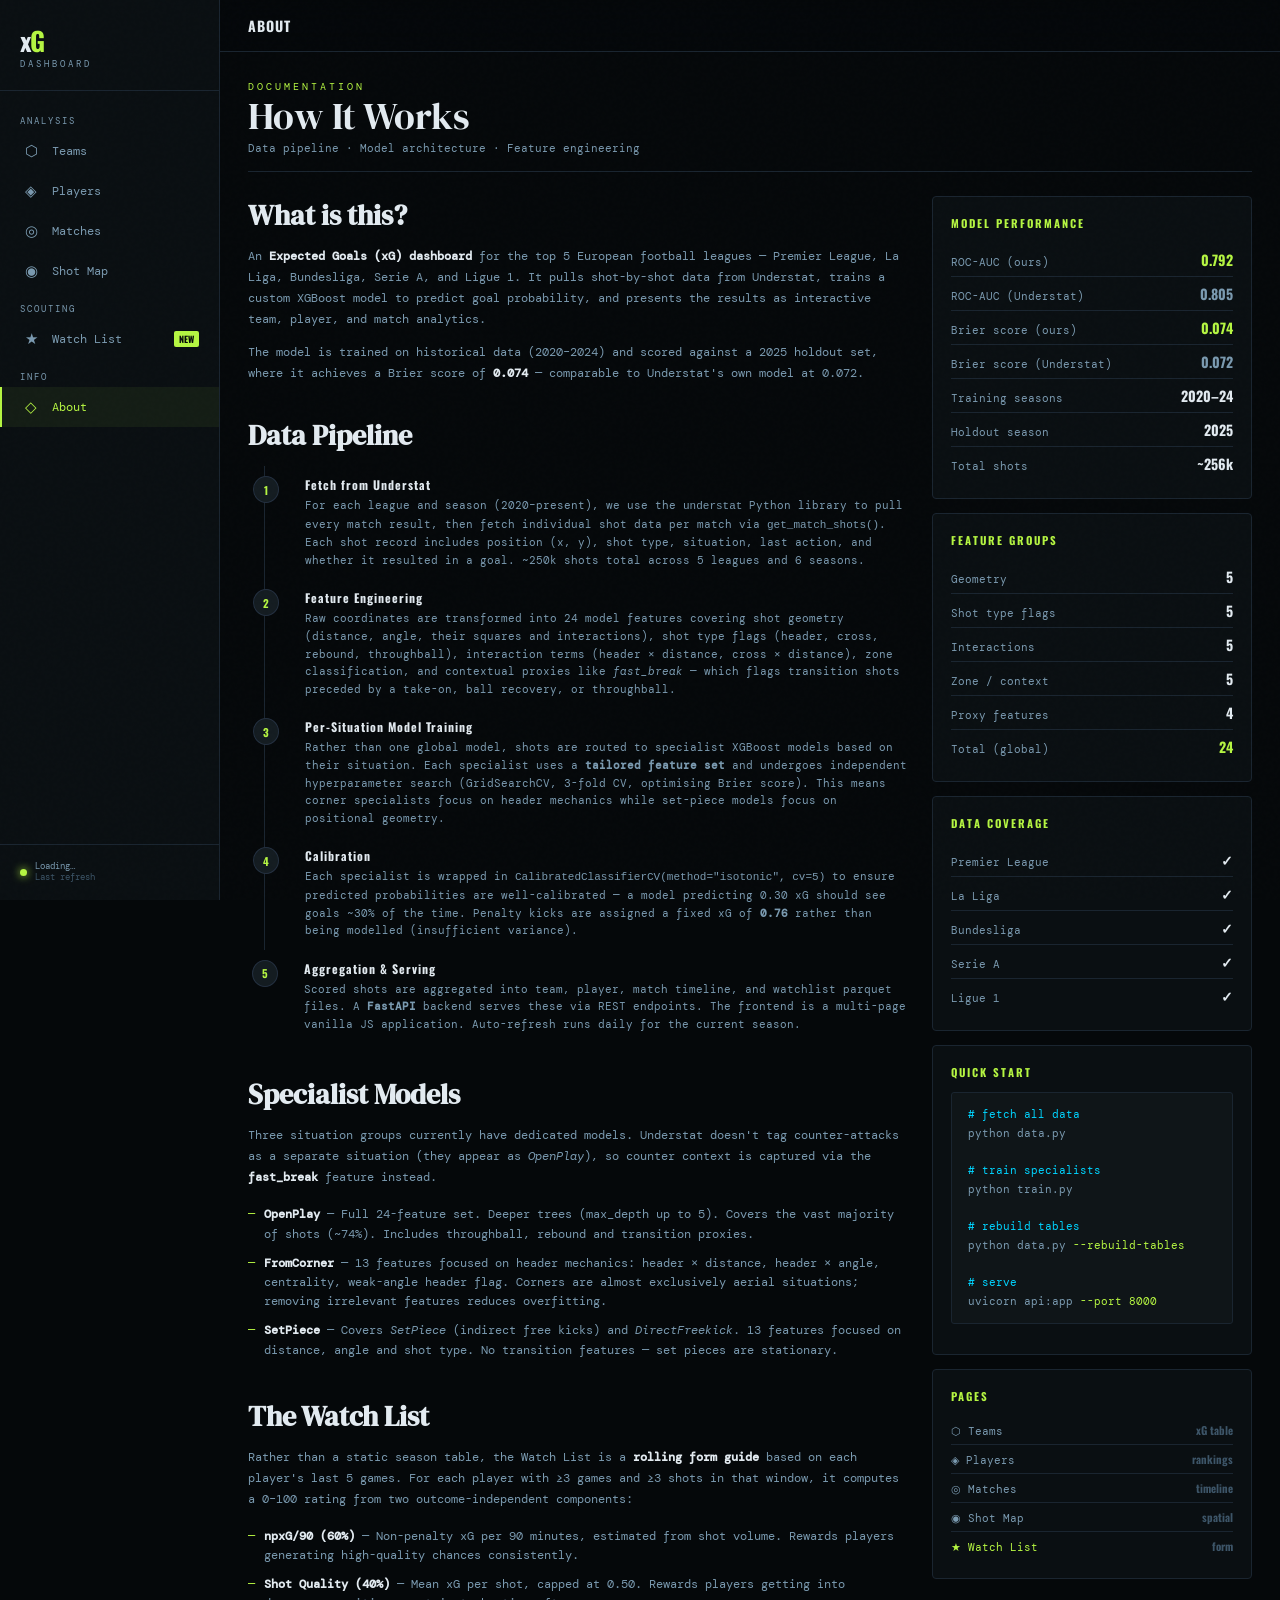
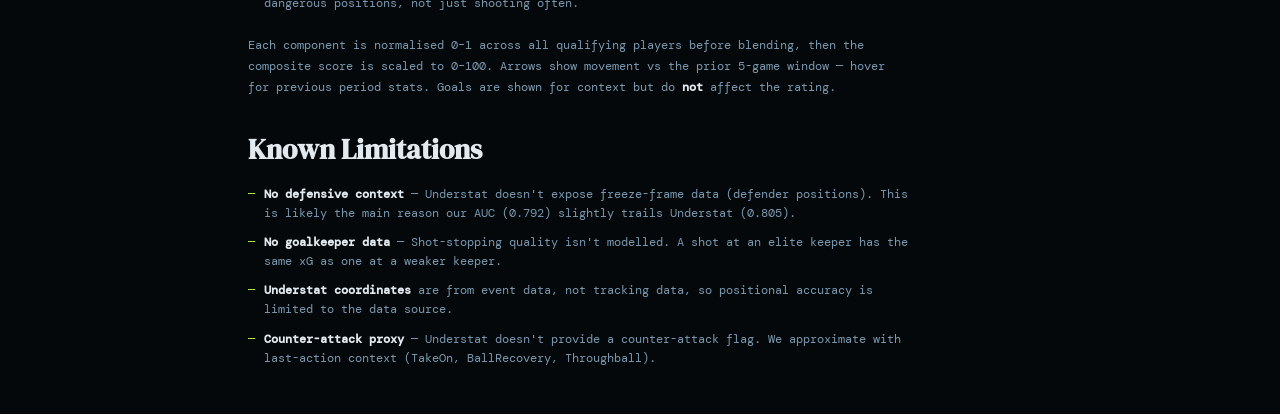
==== static/about.html @ 9be5c15c "Fixing layout issues" ====
<!DOCTYPE html>
<html lang="en">
<head>
<meta charset="UTF-8"/>
<meta name="viewport" content="width=device-width,initial-scale=1"/>
<title>xG Dashboard — About</title>
<link rel="preconnect" href="https://fonts.googleapis.com"/>
<link href="https://fonts.googleapis.com/css2?family=DM+Serif+Display:ital@0;1&family=DM+Mono:wght@400;500&family=Oswald:wght@500;600;700&display=swap" rel="stylesheet"/>
<link rel="stylesheet" href="shared.css"/>
</head>
<body>
<div class="shell">

<aside class="sidebar">
  <div class="sidebar-logo">
    <a href="index.html" class="logo-title">x<span>G</span></a>
    <div class="logo-sub">Dashboard</div>
  </div>
  <nav class="sidebar-nav">
    <div class="nav-section">Analysis</div>
    <a href="index.html"     class="nav-item"><span class="nav-icon">⬡</span><span>Teams</span></a>
    <a href="players.html"   class="nav-item"><span class="nav-icon">◈</span><span>Players</span></a>
    <a href="matches.html"   class="nav-item"><span class="nav-icon">◎</span><span>Matches</span></a>
    <a href="shotmap.html"   class="nav-item"><span class="nav-icon">◉</span><span>Shot Map</span></a>
    <div class="nav-section">Scouting</div>
    <a href="watchlist.html" class="nav-item"><span class="nav-icon">★</span><span>Watch List</span><span class="nav-badge">NEW</span></a>
    <div class="nav-section">Info</div>
    <a href="about.html"     class="nav-item"><span class="nav-icon">◇</span><span>About</span></a>
  </nav>
  <div class="sidebar-footer">
    <div class="status-dot"></div>
    <div class="status-text">
      <div id="lastUpdated" style="font-size:9px">Loading…</div>
      <div style="font-size:9px;color:var(--muted2)">Last refresh</div>
    </div>
  </div>
</aside>

<div class="main">
  <div class="topbar">
    <span class="topbar-title">About</span>
  </div>

  <div class="content">
    <div class="page-header">
      <div>
        <div class="page-eyebrow">Documentation</div>
        <div class="page-title">How It Works</div>
        <div class="page-meta">Data pipeline · Model architecture · Feature engineering</div>
      </div>
    </div>

    <div class="about-layout">
      <article class="about-article">

        <h2>What is this?</h2>
        <p>An <strong>Expected Goals (xG) dashboard</strong> for the top 5 European football leagues — Premier League, La Liga, Bundesliga, Serie A, and Ligue 1. It pulls shot-by-shot data from Understat, trains a custom XGBoost model to predict goal probability, and presents the results as interactive team, player, and match analytics.</p>
        <p>The model is trained on historical data (2020–2024) and scored against a 2025 holdout set, where it achieves a Brier score of <strong>0.074</strong> — comparable to Understat's own model at 0.072.</p>

        <h2>Data Pipeline</h2>
        <div class="pipeline-steps">
          <div class="pipeline-step">
            <div class="ps-title">Fetch from Understat</div>
            <div class="ps-desc">For each league and season (2020–present), we use the <code>understat</code> Python library to pull every match result, then fetch individual shot data per match via <code>get_match_shots()</code>. Each shot record includes position (x, y), shot type, situation, last action, and whether it resulted in a goal. ~250k shots total across 5 leagues and 6 seasons.</div>
          </div>
          <div class="pipeline-step">
            <div class="ps-title">Feature Engineering</div>
            <div class="ps-desc">Raw coordinates are transformed into 24 model features covering shot geometry (distance, angle, their squares and interactions), shot type flags (header, cross, rebound, throughball), interaction terms (header × distance, cross × distance), zone classification, and contextual proxies like <em>fast_break</em> — which flags transition shots preceded by a take-on, ball recovery, or throughball.</div>
          </div>
          <div class="pipeline-step">
            <div class="ps-title">Per-Situation Model Training</div>
            <div class="ps-desc">Rather than one global model, shots are routed to specialist XGBoost models based on their situation. Each specialist uses a <strong>tailored feature set</strong> and undergoes independent hyperparameter search (GridSearchCV, 3-fold CV, optimising Brier score). This means corner specialists focus on header mechanics while set-piece models focus on positional geometry.</div>
          </div>
          <div class="pipeline-step">
            <div class="ps-title">Calibration</div>
            <div class="ps-desc">Each specialist is wrapped in <code>CalibratedClassifierCV(method="isotonic", cv=5)</code> to ensure predicted probabilities are well-calibrated — a model predicting 0.30 xG should see goals ~30% of the time. Penalty kicks are assigned a fixed xG of <strong>0.76</strong> rather than being modelled (insufficient variance).</div>
          </div>
          <div class="pipeline-step">
            <div class="ps-title">Aggregation & Serving</div>
            <div class="ps-desc">Scored shots are aggregated into team, player, match timeline, and watchlist parquet files. A <strong>FastAPI</strong> backend serves these via REST endpoints. The frontend is a multi-page vanilla JS application. Auto-refresh runs daily for the current season.</div>
          </div>
        </div>

        <h2>Specialist Models</h2>
        <p>Three situation groups currently have dedicated models. Understat doesn't tag counter-attacks as a separate situation (they appear as <em>OpenPlay</em>), so counter context is captured via the <strong>fast_break</strong> feature instead.</p>
        <ul>
          <li><strong>OpenPlay</strong> — Full 24-feature set. Deeper trees (max_depth up to 5). Covers the vast majority of shots (~74%). Includes throughball, rebound and transition proxies.</li>
          <li><strong>FromCorner</strong> — 13 features focused on header mechanics: header × distance, header × angle, centrality, weak-angle header flag. Corners are almost exclusively aerial situations; removing irrelevant features reduces overfitting.</li>
          <li><strong>SetPiece</strong> — Covers <em>SetPiece</em> (indirect free kicks) and <em>DirectFreekick</em>. 13 features focused on distance, angle and shot type. No transition features — set pieces are stationary.</li>
        </ul>

        <h2>The Watch List</h2>
        <p>Rather than a static season table, the Watch List is a <strong>rolling form guide</strong> based on each player's last 5 games. For each player with ≥3 games and ≥3 shots in that window, it computes a 0–100 rating from two outcome-independent components:</p>
        <ul>
          <li><strong>npxG/90 (60%)</strong> — Non-penalty xG per 90 minutes, estimated from shot volume. Rewards players generating high-quality chances consistently.</li>
          <li><strong>Shot Quality (40%)</strong> — Mean xG per shot, capped at 0.50. Rewards players getting into dangerous positions, not just shooting often.</li>
        </ul>
        <p>Each component is normalised 0–1 across all qualifying players before blending, then the composite score is scaled to 0–100. Arrows show movement vs the prior 5-game window — hover for previous period stats. Goals are shown for context but do <strong>not</strong> affect the rating.</p>

        <h2>Known Limitations</h2>
        <ul>
          <li><strong>No defensive context</strong> — Understat doesn't expose freeze-frame data (defender positions). This is likely the main reason our AUC (0.792) slightly trails Understat (0.805).</li>
          <li><strong>No goalkeeper data</strong> — Shot-stopping quality isn't modelled. A shot at an elite keeper has the same xG as one at a weaker keeper.</li>
          <li><strong>Understat coordinates</strong> are from event data, not tracking data, so positional accuracy is limited to the data source.</li>
          <li><strong>Counter-attack proxy</strong> — Understat doesn't provide a counter-attack flag. We approximate with last-action context (TakeOn, BallRecovery, Throughball).</li>
        </ul>

      </article>

      <aside class="about-sidebar">
        <div class="aside-card">
          <div class="aside-card-title">Model Performance</div>
          <div class="metric-row"><span class="m-name">ROC-AUC (ours)</span><span class="m-val" style="color:var(--accent)">0.792</span></div>
          <div class="metric-row"><span class="m-name">ROC-AUC (Understat)</span><span class="m-val" style="color:var(--muted)">0.805</span></div>
          <div class="metric-row"><span class="m-name">Brier score (ours)</span><span class="m-val" style="color:var(--accent)">0.074</span></div>
          <div class="metric-row"><span class="m-name">Brier score (Understat)</span><span class="m-val" style="color:var(--muted)">0.072</span></div>
          <div class="metric-row"><span class="m-name">Training seasons</span><span class="m-val">2020–24</span></div>
          <div class="metric-row"><span class="m-name">Holdout season</span><span class="m-val">2025</span></div>
          <div class="metric-row"><span class="m-name">Total shots</span><span class="m-val">~256k</span></div>
        </div>
        <div class="aside-card">
          <div class="aside-card-title">Feature Groups</div>
          <div class="metric-row"><span class="m-name">Geometry</span><span class="m-val">5</span></div>
          <div class="metric-row"><span class="m-name">Shot type flags</span><span class="m-val">5</span></div>
          <div class="metric-row"><span class="m-name">Interactions</span><span class="m-val">5</span></div>
          <div class="metric-row"><span class="m-name">Zone / context</span><span class="m-val">5</span></div>
          <div class="metric-row"><span class="m-name">Proxy features</span><span class="m-val">4</span></div>
          <div class="metric-row"><span class="m-name">Total (global)</span><span class="m-val" style="color:var(--accent)">24</span></div>
        </div>
        <div class="aside-card">
          <div class="aside-card-title">Data Coverage</div>
          <div class="metric-row"><span class="m-name">Premier League</span><span class="m-val">✓</span></div>
          <div class="metric-row"><span class="m-name">La Liga</span><span class="m-val">✓</span></div>
          <div class="metric-row"><span class="m-name">Bundesliga</span><span class="m-val">✓</span></div>
          <div class="metric-row"><span class="m-name">Serie A</span><span class="m-val">✓</span></div>
          <div class="metric-row"><span class="m-name">Ligue 1</span><span class="m-val">✓</span></div>
        </div>
        <div class="aside-card">
          <div class="aside-card-title">Quick Start</div>
          <div class="code-block">
            <span class="kw"># fetch all data</span><br>
            python data.py<br><br>
            <span class="kw"># train specialists</span><br>
            python train.py<br><br>
            <span class="kw"># rebuild tables</span><br>
            python data.py <span class="str">--rebuild-tables</span><br><br>
            <span class="kw"># serve</span><br>
            uvicorn api:app <span class="str">--port 8000</span>
          </div>
        </div>
        <div class="aside-card">
          <div class="aside-card-title">Pages</div>
          <div class="metric-row"><span class="m-name"><a href="index.html" style="color:var(--muted);text-decoration:none;">⬡ Teams</a></span><span class="m-val" style="font-size:11px;color:var(--muted2)">xG table</span></div>
          <div class="metric-row"><span class="m-name"><a href="players.html" style="color:var(--muted);text-decoration:none;">◈ Players</a></span><span class="m-val" style="font-size:11px;color:var(--muted2)">rankings</span></div>
          <div class="metric-row"><span class="m-name"><a href="matches.html" style="color:var(--muted);text-decoration:none;">◎ Matches</a></span><span class="m-val" style="font-size:11px;color:var(--muted2)">timeline</span></div>
          <div class="metric-row"><span class="m-name"><a href="shotmap.html" style="color:var(--muted);text-decoration:none;">◉ Shot Map</a></span><span class="m-val" style="font-size:11px;color:var(--muted2)">spatial</span></div>
          <div class="metric-row"><span class="m-name"><a href="watchlist.html" style="color:var(--accent);text-decoration:none;">★ Watch List</a></span><span class="m-val" style="font-size:11px;color:var(--muted2)">form</span></div>
        </div>
      </aside>
    </div>
  </div>
</div>
</div>

<script src="shared.js"></script>
<script>
(async () => {
  await sharedInit();
})();
</script>
</body>
</html>
---- static/shared.css ----
:root {
    --bg: #05080a;
    --surface: #0a0f12;
    --surface2: #0f1518;
    --surface3: #141c21;
    --border: #1a2530;
    --border2: #243040;
    --accent: #b5f542;
    --accent-dim: #7aad22;
    --red: #ff4444;
    --cyan: #00d4ff;
    --gold: #f5c842;
    --text: #e2eaf0;
    --muted: #7a9ab0;
    --muted2: #3d5568;
    --font-serif: 'DM Serif Display', serif;
    --font-mono: 'DM Mono', monospace;
    --font-head: 'Oswald', sans-serif;
}

* {
    margin: 0;
    padding: 0;
    box-sizing: border-box
}

html {
    scroll-behavior: smooth
}

body {
    background: var(--bg);
    color: var(--text);
    font-family: var(--font-mono);
    font-size: 13px;
    min-height: 100vh;
    overflow-x: hidden;
}

body::after {
    content: '';
    position: fixed;
    inset: 0;
    background-image: url("data:image/svg+xml,%3Csvg viewBox='0 0 256 256' xmlns='http://www.w3.org/2000/svg'%3E%3Cfilter id='noise'%3E%3CfeTurbulence type='fractalNoise' baseFrequency='0.9' numOctaves='4' stitchTiles='stitch'/%3E%3C/filter%3E%3Crect width='100%25' height='100%25' filter='url(%23noise)' opacity='0.03'/%3E%3C/svg%3E");
    pointer-events: none;
    z-index: 9999;
    opacity: .4;
}

/* ── LAYOUT ── */
.shell {
    display: flex;
    min-height: 100vh
}

/* ── SIDEBAR ── */
.sidebar {
    width: 220px;
    flex-shrink: 0;
    background: var(--surface);
    border-right: 1px solid var(--border);
    display: flex;
    flex-direction: column;
    position: sticky;
    top: 0;
    height: 100vh;
    overflow: hidden;
    z-index: 100;
}

.sidebar-logo {
    padding: 28px 20px 20px;
    border-bottom: 1px solid var(--border);
}

.logo-title {
    font-family: var(--font-head);
    font-size: 26px;
    font-weight: 800;
    letter-spacing: -1px;
    line-height: 1;
    color: var(--text);
    text-decoration: none;
    display: block;
}

.logo-title span {
    color: var(--accent)
}

.logo-sub {
    font-size: 9px;
    letter-spacing: 3px;
    text-transform: uppercase;
    color: var(--muted);
    margin-top: 4px;
}

.sidebar-nav {
    flex: 1;
    padding: 12px 0;
    overflow-y: auto
}

.nav-section {
    padding: 12px 20px 4px;
    font-size: 9px;
    letter-spacing: 2px;
    text-transform: uppercase;
    color: var(--muted);
}

.nav-item {
    display: flex;
    align-items: center;
    gap: 12px;
    padding: 10px 20px;
    color: var(--muted);
    font-family: var(--font-mono);
    font-size: 12px;
    width: 100%;
    text-align: left;
    text-decoration: none;
    transition: all .15s;
    border-left: 2px solid transparent;
}

.nav-item:hover {
    color: var(--text);
    background: var(--surface2)
}

.nav-item.active {
    color: var(--accent);
    background: rgba(181, 245, 66, .06);
    border-left-color: var(--accent);
}

.nav-item .nav-icon {
    font-size: 15px;
    width: 18px;
    text-align: center;
    flex-shrink: 0
}

.nav-badge {
    margin-left: auto;
    background: var(--accent);
    color: var(--bg);
    font-size: 9px;
    font-weight: 700;
    padding: 1px 5px;
    border-radius: 2px;
    font-family: var(--font-head);
}

.sidebar-footer {
    padding: 16px 20px;
    border-top: 1px solid var(--border);
    display: flex;
    align-items: center;
    gap: 8px;
}

.status-dot {
    width: 7px;
    height: 7px;
    border-radius: 50%;
    background: var(--accent);
    box-shadow: 0 0 8px var(--accent);
    animation: pulse 2.5s infinite;
    flex-shrink: 0;
}

@keyframes pulse {

    0%,
    100% {
        opacity: 1
    }

    50% {
        opacity: .3
    }
}

.status-text {
    font-size: 10px;
    color: var(--muted);
    line-height: 1.3
}

/* ── MAIN ── */
.main {
    flex: 1;
    min-width: 0;
    display: flex;
    flex-direction: column
}

/* ── TOPBAR ── */
.topbar {
    background: rgba(5, 8, 10, .9);
    backdrop-filter: blur(12px);
    border-bottom: 1px solid var(--border);
    padding: 0 28px;
    height: 52px;
    display: flex;
    align-items: center;
    gap: 16px;
    position: sticky;
    top: 0;
    z-index: 90;
}

.topbar-title {
    font-family: var(--font-head);
    font-size: 14px;
    font-weight: 700;
    letter-spacing: 1px;
    text-transform: uppercase;
    color: var(--text);
}

.topbar-filters {
    display: flex;
    gap: 8px;
    align-items: center;
    margin-left: auto
}

.filter-label {
    color: var(--muted);
    font-size: 10px;
    letter-spacing: 1.5px;
    text-transform: uppercase
}

select,
input {
    background: var(--surface2);
    border: 1px solid var(--border);
    color: var(--text);
    font-family: var(--font-mono);
    font-size: 12px;
    padding: 5px 10px;
    border-radius: 3px;
    outline: none;
    cursor: pointer;
    transition: border-color .15s;
}

select:hover,
input:hover,
select:focus,
input:focus {
    border-color: var(--accent)
}

.refresh-btn {
    background: none;
    border: 1px solid var(--border2);
    color: var(--muted);
    font-family: var(--font-mono);
    font-size: 11px;
    padding: 5px 12px;
    border-radius: 3px;
    cursor: pointer;
    transition: all .15s;
    margin-left: 4px;
}

.refresh-btn:hover {
    border-color: var(--accent);
    color: var(--accent)
}

/* ── CONTENT ── */
.content {
    padding: 28px;
    flex: 1
}

/* ── PAGE HEADER ── */
.page-header {
    display: flex;
    align-items: flex-end;
    justify-content: space-between;
    margin-bottom: 24px;
    padding-bottom: 16px;
    border-bottom: 1px solid var(--border);
}

.page-eyebrow {
    font-size: 10px;
    letter-spacing: 3px;
    text-transform: uppercase;
    color: var(--accent);
    margin-bottom: 4px;
}

.page-title {
    font-family: var(--font-serif);
    font-size: 38px;
    line-height: 1;
    color: var(--text);
}

.page-meta {
    font-size: 11px;
    color: var(--muted);
    margin-top: 6px
}

/* ── STAT CARDS ── */
.stat-grid {
    display: grid;
    grid-template-columns: repeat(auto-fit, minmax(170px, 1fr));
    gap: 10px;
    margin-bottom: 24px;
}

.stat-card {
    background: var(--surface);
    border: 1px solid var(--border);
    border-radius: 4px;
    padding: 16px 18px;
    position: relative;
    overflow: hidden;
}

.stat-card::after {
    content: '';
    position: absolute;
    bottom: 0;
    left: 0;
    right: 0;
    height: 1px;
    background: linear-gradient(90deg, var(--accent), transparent 60%);
}

.stat-card .s-label {
    font-size: 9px;
    letter-spacing: 2.5px;
    text-transform: uppercase;
    color: var(--muted);
    margin-bottom: 10px
}

.stat-card .s-value {
    font-family: var(--font-head);
    font-size: 34px;
    font-weight: 800;
    color: var(--accent);
    line-height: 1;
    letter-spacing: -1px
}

.stat-card .s-sub {
    color: var(--muted);
    font-size: 10px;
    margin-top: 5px
}

/* ── TABLES ── */
.table-wrap {
    background: var(--surface);
    border: 1px solid var(--border);
    border-radius: 4px;
    overflow: hidden;
    margin-bottom: 24px
}

.table-header {
    padding: 14px 20px;
    border-bottom: 1px solid var(--border);
    display: flex;
    align-items: center;
    justify-content: space-between;
    gap: 12px
}

.table-title {
    font-family: var(--font-head);
    font-size: 13px;
    font-weight: 700;
    letter-spacing: 2px;
    text-transform: uppercase;
    color: var(--text)
}

.table-scroll {
    overflow-x: auto
}

table {
    width: 100%;
    border-collapse: collapse
}

thead th {
    padding: 9px 16px;
    text-align: left;
    font-size: 9px;
    letter-spacing: 2px;
    text-transform: uppercase;
    color: var(--muted);
    font-family: var(--font-head);
    font-weight: 700;
    background: var(--surface2);
    border-bottom: 1px solid var(--border);
    white-space: nowrap;
    cursor: pointer;
    user-select: none;
}

thead th:hover {
    color: var(--text)
}

tbody tr {
    border-bottom: 1px solid var(--border);
    transition: background .1s
}

tbody tr:last-child {
    border-bottom: none
}

tbody tr:hover {
    background: rgba(181, 245, 66, .03)
}

tbody td {
    padding: 10px 16px;
    vertical-align: middle
}

.num {
    text-align: right !important;
    font-variant-numeric: tabular-nums
}

.rank {
    color: var(--muted);
    font-size: 11px;
    width: 32px
}

.pos {
    color: var(--accent) !important
}

.neg {
    color: var(--red) !important
}

.xg-diff {
    font-weight: 600
}

.team-name,
.player-name {
    cursor: pointer;
    font-weight: 500;
    transition: color .1s
}

.team-name:hover,
.player-name:hover {
    color: var(--accent)
}

.league-badge {
    font-size: 10px;
    letter-spacing: 1px;
    background: var(--surface3);
    border: 1px solid var(--border2);
    padding: 2px 6px;
    border-radius: 2px;
    color: var(--muted);
    font-family: var(--font-head);
    white-space: nowrap;
}

.xg-bar-cell {
    width: 100px
}

.xg-bar-wrap {
    height: 3px;
    background: var(--surface3);
    border-radius: 2px;
    overflow: hidden
}

.xg-bar {
    height: 100%;
    background: var(--accent);
    border-radius: 2px;
    transition: width .3s
}

.poss-col {
    display: none
}

.toggle {
    font-size: 10px;
    cursor: pointer;
    background: var(--surface2);
    border: 1px solid var(--border);
    color: var(--muted);
    padding: 4px 10px;
    border-radius: 3px;
    font-family: var(--font-mono);
    transition: all .15s;
}

.toggle.on {
    border-color: var(--accent);
    color: var(--accent)
}

/* ── PLAYER SPOTLIGHT ── */
.player-spotlight {
    display: none;
    background: var(--surface);
    border: 1px solid var(--border);
    border-radius: 4px;
    padding: 20px;
    margin-bottom: 16px;
    border-left: 3px solid var(--accent);
}

.player-spotlight.visible {
    display: flex;
    gap: 24px;
    flex-wrap: wrap;
    align-items: center
}

.pc-name {
    font-family: var(--font-serif);
    font-size: 28px;
    color: var(--text)
}

.pc-meta {
    font-size: 11px;
    color: var(--muted);
    margin-top: 2px
}

.pc-stats {
    display: flex;
    gap: 20px;
    flex-wrap: wrap;
    margin-top: 2px
}

.pc-stat .lbl {
    font-size: 9px;
    letter-spacing: 2px;
    text-transform: uppercase;
    color: var(--muted);
    margin-bottom: 2px
}

.pc-stat .val {
    font-family: var(--font-head);
    font-size: 22px;
    font-weight: 800;
    color: var(--text)
}

/* ── MATCH CARDS ── */
.match-list {
    display: grid;
    grid-template-columns: repeat(auto-fill, minmax(240px, 1fr));
    gap: 8px;
    margin-bottom: 20px;
    max-height: 280px;
    overflow-y: auto;
}

.match-card {
    background: var(--surface2);
    border: 1px solid var(--border);
    border-radius: 4px;
    padding: 12px;
    cursor: pointer;
    transition: all .15s
}

.match-card:hover {
    border-color: var(--border2)
}

.match-card.selected {
    border-color: var(--accent);
    background: rgba(181, 245, 66, .04)
}

.match-teams {
    font-family: var(--font-head);
    font-size: 15px;
    font-weight: 700;
    margin-bottom: 3px;
    display: flex;
    justify-content: space-between;
    align-items: center
}

.match-score {
    font-family: var(--font-head);
    font-size: 18px;
    font-weight: 800
}

.match-away {
    font-size: 12px;
    color: var(--muted);
    margin-bottom: 4px
}

.match-meta {
    color: var(--muted);
    font-size: 10px
}

.chart-wrap {
    position: relative;
    height: 300px
}

.timeline-container {
    background: var(--surface);
    border: 1px solid var(--border);
    border-radius: 4px;
    padding: 20px;
    margin-bottom: 24px
}

.match-detail-header {
    display: flex;
    align-items: center;
    justify-content: center;
    gap: 24px;
    padding: 16px 0 0;
    border-top: 1px solid var(--border);
    flex-wrap: wrap
}

.mdh-team {
    font-family: var(--font-head);
    font-size: 20px;
    font-weight: 800
}

.mdh-score {
    font-family: var(--font-serif);
    font-size: 42px;
    color: var(--text);
    letter-spacing: 2px;
    text-align: center
}

.mdh-xg {
    font-size: 10px;
    color: var(--muted);
    font-family: var(--font-mono);
    text-align: center;
    margin-top: 2px
}

.mdh-goals {
    font-size: 11px;
    margin-top: 6px;
    border-top: 1px solid var(--border);
    padding-top: 8px
}

.mdh-goal-row {
    display: flex;
    align-items: center;
    gap: 5px;
    margin-bottom: 2px
}

.mdh-goal-row .min {
    color: var(--muted);
    font-family: var(--font-mono);
    font-size: 10px;
    min-width: 32px
}

.mdh-goal-row .scorer {
    font-family: var(--font-head);
    font-size: 13px;
    font-weight: 700
}

.mdh-goal-row .xg-tag {
    color: var(--muted);
    font-size: 10px;
    font-family: var(--font-mono)
}

.match-pitch-wrap {
    margin-top: 20px
}

.match-pitch-labels {
    display: flex;
    justify-content: space-between;
    align-items: center;
    padding: 0 4px 6px;
    font-family: var(--font-head);
    font-size: 13px;
    font-weight: 700
}

.match-row {
    cursor: pointer
}

.match-row:hover {
    background: rgba(181, 245, 66, .04) !important
}

.match-row.selected {
    background: rgba(181, 245, 66, .06) !important;
    border-left: 2px solid var(--accent)
}

/* ── SHOT MAP ── */
.shotmap-container {
    background: var(--surface);
    border: 1px solid var(--border);
    border-radius: 4px;
    padding: 20px;
    margin-bottom: 24px
}

.shotmap-controls {
    display: flex;
    align-items: center;
    gap: 10px;
    flex-wrap: wrap;
    margin-bottom: 16px;
    padding-bottom: 14px;
    border-bottom: 1px solid var(--border)
}

.pitch {
    width: 100%;
    max-width: 900px;
    display: block;
    margin: 0 auto;
    border-radius: 4px
}

.shot-tooltip {
    position: absolute;
    z-index: 50;
    background: rgba(5, 8, 10, .97);
    border: 1px solid var(--border2);
    border-radius: 4px;
    padding: 10px 14px;
    pointer-events: none;
    display: none;
    min-width: 160px;
    max-width: 220px;
    font-size: 11px;
    line-height: 1.6;
    box-shadow: 0 8px 32px rgba(0, 0, 0, .6);
}

.t-player {
    font-family: var(--font-head);
    font-size: 14px;
    font-weight: 700;
    margin-bottom: 2px
}

.t-row {
    color: var(--muted)
}

.t-xg {
    color: var(--accent);
    font-weight: 600
}

.sm-filter-bar {
    display: flex;
    gap: 6px;
    align-items: center;
    flex-wrap: wrap
}

.sm-chip {
    background: none;
    border: 1px solid var(--border2);
    color: var(--muted);
    font-family: var(--font-mono);
    font-size: 11px;
    padding: 4px 10px;
    border-radius: 2px;
    cursor: pointer;
    transition: all .12s;
}

.sm-chip:hover {
    border-color: var(--text);
    color: var(--text)
}

.sm-chip.active {
    background: var(--accent);
    border-color: var(--accent);
    color: var(--bg);
    font-weight: 600
}

.xg-range {
    display: flex;
    align-items: center;
    gap: 6px;
    margin-left: 8px
}

.xg-range input[type=range] {
    -webkit-appearance: none;
    width: 90px;
    height: 3px;
    background: var(--border2);
    border-radius: 2px;
    padding: 0;
    border: none;
    cursor: pointer
}

.xg-range input[type=range]::-webkit-slider-thumb {
    -webkit-appearance: none;
    width: 12px;
    height: 12px;
    background: var(--accent);
    border-radius: 50%;
    cursor: pointer
}

.xg-range span {
    font-size: 11px;
    color: var(--muted);
    font-variant-numeric: tabular-nums;
    min-width: 30px
}

/* ── SEARCH ── */
.search-wrap {
    position: relative;
    display: inline-flex;
    align-items: center
}

.search-icon {
    position: absolute;
    left: 9px;
    color: var(--muted);
    font-size: 14px;
    pointer-events: none
}

.search-input {
    padding-left: 28px !important;
    padding-right: 28px !important;
    min-width: 200px
}

.search-clear {
    position: absolute;
    right: 8px;
    top: 50%;
    transform: translateY(-50%);
    background: none;
    border: none;
    color: var(--muted);
    cursor: pointer;
    font-size: 14px;
    display: none;
    transition: color .1s
}

.search-clear:hover {
    color: var(--text)
}

.search-dropdown {
    position: absolute;
    top: calc(100% + 4px);
    left: 0;
    right: 0;
    z-index: 200;
    background: var(--surface);
    border: 1px solid var(--border2);
    border-radius: 4px;
    max-height: 280px;
    overflow-y: auto;
    display: none;
    box-shadow: 0 12px 40px rgba(0, 0, 0, .5)
}

.search-dropdown.open {
    display: block
}

.search-item {
    padding: 10px 14px;
    cursor: pointer;
    border-bottom: 1px solid var(--border);
    transition: background .1s
}

.search-item:last-child {
    border-bottom: none
}

.search-item:hover {
    background: var(--surface2)
}

.si-name {
    font-weight: 500;
    margin-bottom: 1px
}

.si-meta {
    font-size: 10px;
    color: var(--muted)
}

.si-xg {
    float: right;
    font-size: 10px;
    color: var(--accent);
    font-family: var(--font-head);
    font-weight: 700
}

/* ── WATCHLIST ── */
.watch-grid {
    display: grid;
    grid-template-columns: repeat(auto-fill, minmax(300px, 1fr));
    gap: 12px
}

.watch-card {
    background: var(--surface);
    border: 1px solid var(--border);
    border-radius: 4px;
    padding: 16px 18px;
    position: relative;
    overflow: hidden;
    transition: border-color .15s, transform .15s;
    cursor: pointer
}

.watch-card:hover {
    border-color: var(--border2);
    transform: translateY(-1px)
}

.watch-card-rank {
    position: absolute;
    top: 12px;
    right: 14px;
    font-family: var(--font-head);
    font-size: 11px;
    font-weight: 800;
    color: var(--muted2);
    letter-spacing: 1px
}

.watch-card-top {
    display: flex;
    align-items: flex-start;
    gap: 12px;
    margin-bottom: 10px
}

.watch-rating-ring {
    width: 52px;
    height: 52px;
    flex-shrink: 0;
    position: relative
}

.watch-rating-ring svg {
    transform: rotate(-90deg)
}

.watch-rating-num {
    position: absolute;
    inset: 0;
    display: flex;
    align-items: center;
    justify-content: center;
    font-family: var(--font-head);
    font-size: 16px;
    font-weight: 800
}

.watch-player-name {
    font-family: var(--font-serif);
    font-size: 20px;
    line-height: 1.1;
    margin-bottom: 2px
}

.watch-player-meta {
    font-size: 10px;
    color: var(--muted);
    line-height: 1.5
}

.watch-stats {
    display: flex;
    gap: 0;
    border-top: 1px solid var(--border);
    padding-top: 10px;
    margin-top: 6px
}

.watch-stat {
    flex: 1;
    text-align: center;
    padding: 0 4px
}

.watch-stat:not(:last-child) {
    border-right: 1px solid var(--border)
}

.watch-stat .ws-label {
    font-size: 8px;
    letter-spacing: 2px;
    text-transform: uppercase;
    color: var(--muted);
    margin-bottom: 3px
}

.watch-stat .ws-val {
    font-family: var(--font-head);
    font-size: 18px;
    font-weight: 800
}

.watch-delta {
    display: flex;
    align-items: center;
    gap: 4px;
    margin-top: 8px
}

.delta-arrow {
    font-size: 16px;
    line-height: 1
}

.delta-text {
    font-size: 11px
}

.delta-tooltip {
    position: relative;
    display: inline-block
}

.delta-tooltip .dt-content {
    display: none;
    position: absolute;
    bottom: calc(100% + 6px);
    left: 50%;
    transform: translateX(-50%);
    background: var(--surface3);
    border: 1px solid var(--border2);
    border-radius: 3px;
    padding: 8px 12px;
    font-size: 11px;
    white-space: nowrap;
    z-index: 100;
    box-shadow: 0 8px 24px rgba(0, 0, 0, .5);
    min-width: 160px
}

.delta-tooltip:hover .dt-content {
    display: block
}

.watch-as-of {
    text-align: center;
    padding: 6px 0 16px;
    font-size: 10px;
    color: var(--muted);
    letter-spacing: 1px
}

/* ── ABOUT ── */
.about-layout {
    display: grid;
    grid-template-columns: 1fr 320px;
    gap: 24px;
    max-width: 1100px
}

@media(max-width:900px) {
    .about-layout {
        grid-template-columns: 1fr
    }
}

.about-article h2 {
    font-family: var(--font-serif);
    font-size: 28px;
    color: var(--text);
    margin: 32px 0 12px
}

.about-article h2:first-child {
    margin-top: 0
}

.about-article h3 {
    font-family: var(--font-head);
    font-size: 13px;
    font-weight: 700;
    letter-spacing: 2px;
    text-transform: uppercase;
    color: var(--accent);
    margin: 20px 0 8px
}

.about-article p {
    color: var(--muted);
    line-height: 1.75;
    margin-bottom: 12px;
    font-size: 12px
}

.about-article p strong {
    color: var(--text)
}

.about-article ul {
    list-style: none;
    padding: 0;
    margin-bottom: 16px
}

.about-article ul li {
    padding: 5px 0 5px 16px;
    position: relative;
    font-size: 12px;
    color: var(--muted);
    line-height: 1.6
}

.about-article ul li::before {
    content: '—';
    position: absolute;
    left: 0;
    color: var(--accent)
}

.about-article ul li strong {
    color: var(--text)
}

.about-sidebar .aside-card {
    background: var(--surface);
    border: 1px solid var(--border);
    border-radius: 4px;
    padding: 18px;
    margin-bottom: 14px
}

.aside-card-title {
    font-family: var(--font-head);
    font-size: 11px;
    font-weight: 700;
    letter-spacing: 2px;
    text-transform: uppercase;
    color: var(--accent);
    margin-bottom: 12px
}

.metric-row {
    display: flex;
    justify-content: space-between;
    align-items: baseline;
    padding: 6px 0;
    border-bottom: 1px solid var(--border);
    font-size: 11px
}

.metric-row:last-child {
    border-bottom: none
}

.metric-row .m-name {
    color: var(--muted)
}

.metric-row .m-val {
    font-family: var(--font-head);
    font-weight: 700;
    font-size: 14px
}

.pipeline-steps {
    counter-reset: steps
}

.pipeline-step {
    counter-increment: steps;
    padding: 10px 0 10px 40px;
    position: relative;
    border-left: 1px solid var(--border);
    margin-left: 16px
}

.pipeline-step::before {
    content: counter(steps);
    position: absolute;
    left: -12px;
    top: 10px;
    width: 24px;
    height: 24px;
    background: var(--surface3);
    border: 1px solid var(--border2);
    border-radius: 50%;
    display: flex;
    align-items: center;
    justify-content: center;
    font-family: var(--font-head);
    font-size: 11px;
    font-weight: 800;
    color: var(--accent);
    line-height: 1;
    text-align: center;
    padding-top: 1px
}

.pipeline-step:last-child {
    border-left: none
}

.ps-title {
    font-family: var(--font-head);
    font-size: 12px;
    font-weight: 700;
    letter-spacing: 1px;
    color: var(--text);
    margin-bottom: 4px
}

.ps-desc {
    font-size: 11px;
    color: var(--muted);
    line-height: 1.6
}

.code-block {
    background: var(--surface2);
    border: 1px solid var(--border);
    border-radius: 3px;
    padding: 12px 16px;
    font-family: var(--font-mono);
    font-size: 11px;
    color: var(--muted);
    margin: 12px 0;
    overflow-x: auto;
    line-height: 1.7
}

.code-block .kw {
    color: var(--cyan)
}

.code-block .str {
    color: var(--accent)
}

.code-block .num {
    color: var(--gold)
}

/* ── LOADING / EMPTY ── */
.loading {
    display: flex;
    align-items: center;
    justify-content: center;
    padding: 60px;
    color: var(--muted);
    font-size: 11px;
    letter-spacing: 2px;
    gap: 12px
}

.spinner {
    width: 16px;
    height: 16px;
    border: 2px solid var(--border);
    border-top-color: var(--accent);
    border-radius: 50%;
    animation: spin .6s linear infinite
}

@keyframes spin {
    to {
        transform: rotate(360deg)
    }
}

.empty {
    text-align: center;
    padding: 48px;
    color: var(--muted);
    font-size: 11px
}

/* ── SCROLLBAR ── */
::-webkit-scrollbar {
    width: 5px;
    height: 5px
}

::-webkit-scrollbar-track {
    background: transparent
}

::-webkit-scrollbar-thumb {
    background: var(--border2);
    border-radius: 3px
}

::-webkit-scrollbar-thumb:hover {
    background: var(--muted)
}

/* ── RESPONSIVE ── */
@media(max-width:768px) {
    .sidebar {
        width: 56px
    }

    .sidebar-logo .logo-sub,
    .nav-item span:not(.nav-icon),
    .sidebar-footer .status-text {
        display: none
    }

    .nav-item {
        padding: 12px;
        justify-content: center
    }

    .logo-title {
        font-size: 18px
    }

    .content {
        padding: 16px
    }

    .topbar {
        padding: 0 16px
    }

    .topbar-filters {
        display: none
    }
}
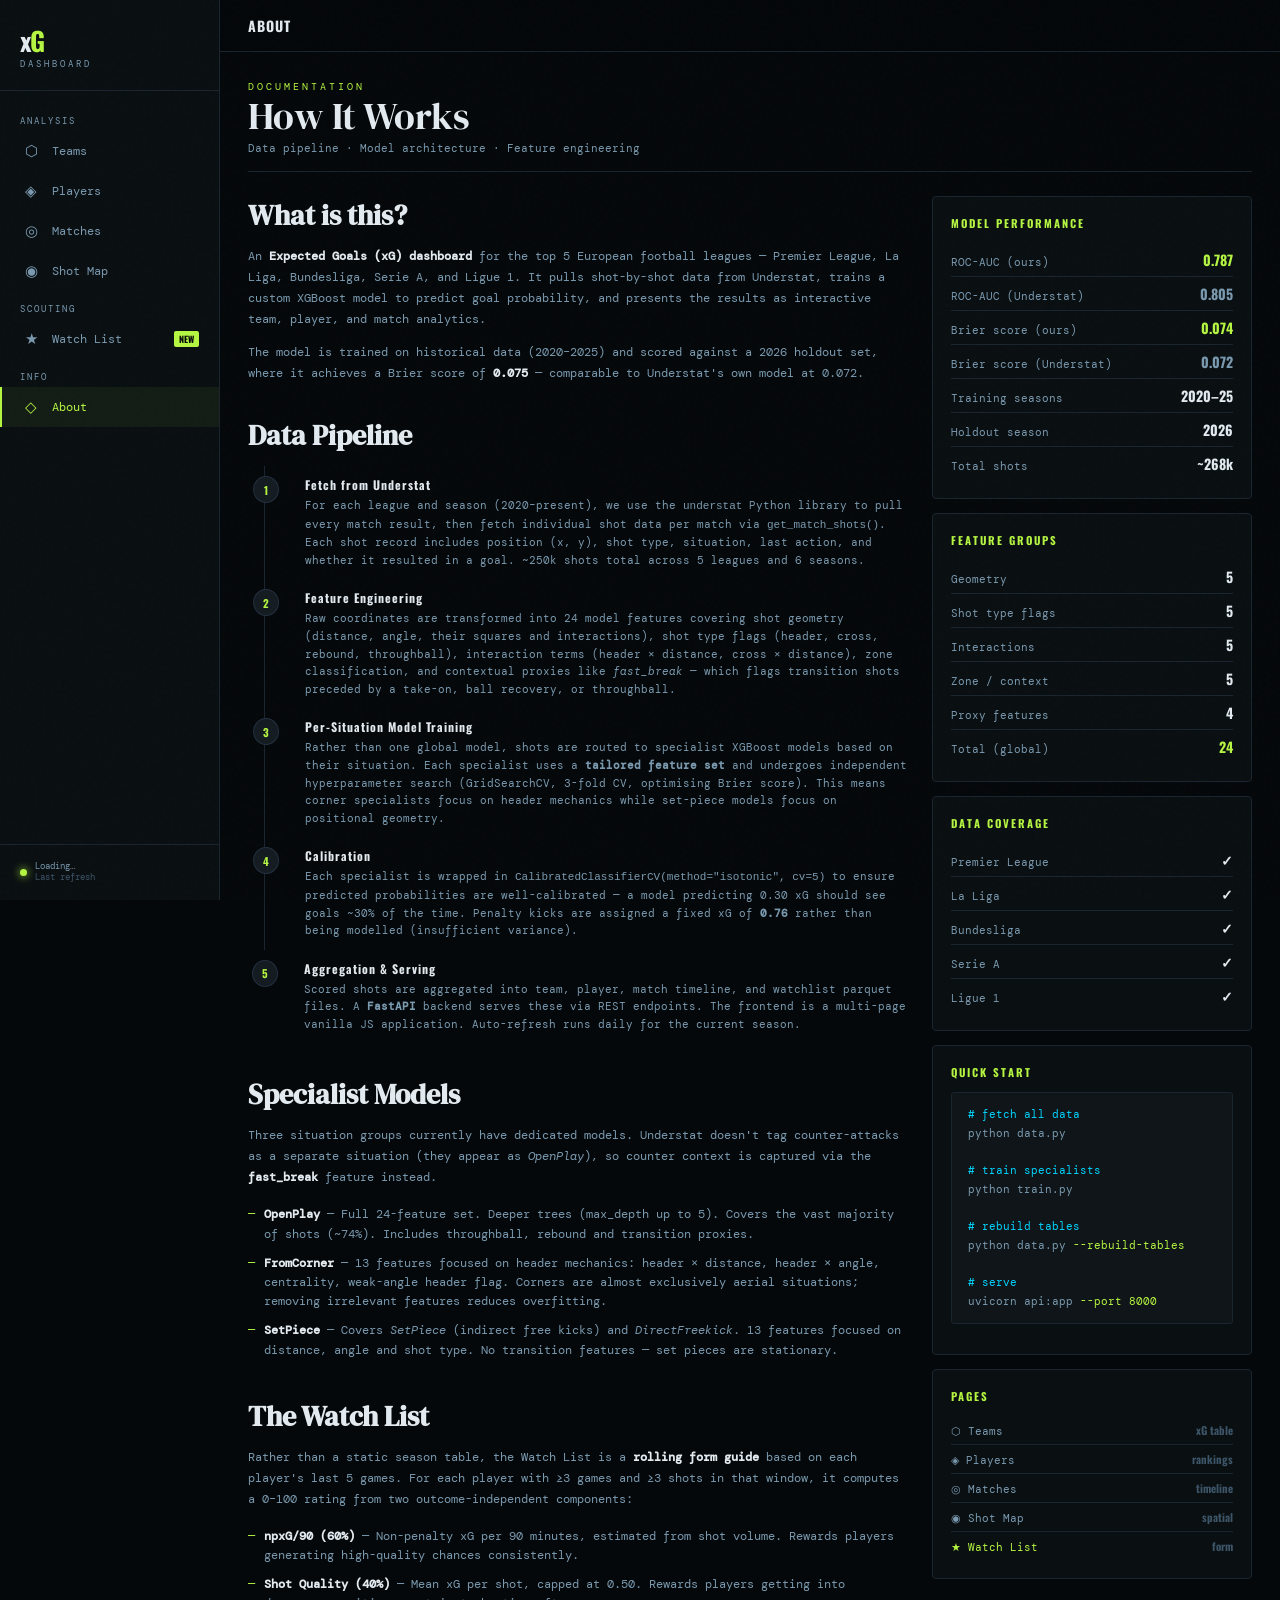
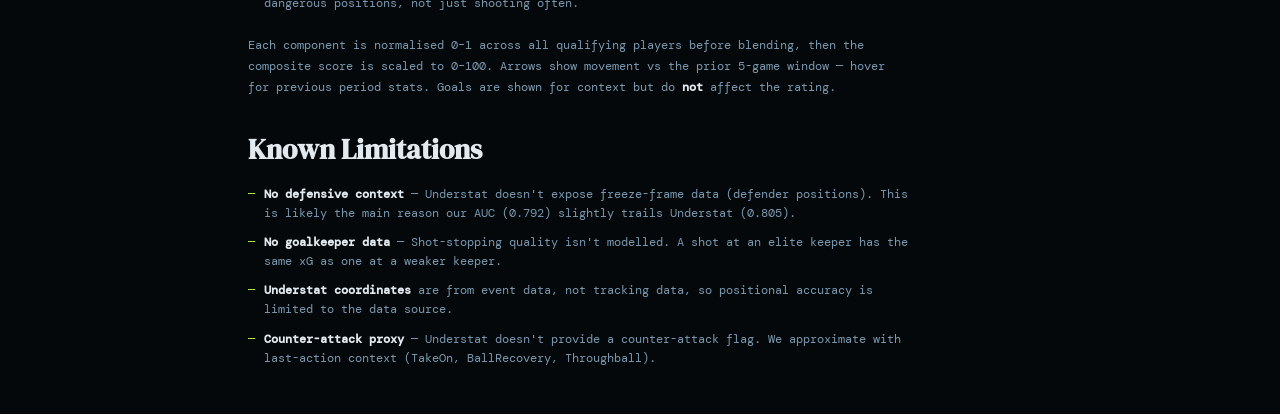
==== commit 023e9701: "Retrain on 2020-25, add 2026 season, 2026 as new holdout. Also changed penalty xG from 0.76 to 0.79," ====
--- a/static/about.html
+++ b/static/about.html
@@ -55,7 +55,7 @@
 
         <h2>What is this?</h2>
         <p>An <strong>Expected Goals (xG) dashboard</strong> for the top 5 European football leagues — Premier League, La Liga, Bundesliga, Serie A, and Ligue 1. It pulls shot-by-shot data from Understat, trains a custom XGBoost model to predict goal probability, and presents the results as interactive team, player, and match analytics.</p>
-        <p>The model is trained on historical data (2020–2024) and scored against a 2025 holdout set, where it achieves a Brier score of <strong>0.074</strong> — comparable to Understat's own model at 0.072.</p>
+        <p>The model is trained on historical data (2020–2025) and scored against a 2026 holdout set, where it achieves a Brier score of <strong>0.075</strong> — comparable to Understat's own model at 0.072.</p>
 
         <h2>Data Pipeline</h2>
         <div class="pipeline-steps">
@@ -110,13 +110,13 @@
       <aside class="about-sidebar">
         <div class="aside-card">
           <div class="aside-card-title">Model Performance</div>
-          <div class="metric-row"><span class="m-name">ROC-AUC (ours)</span><span class="m-val" style="color:var(--accent)">0.792</span></div>
+          <div class="metric-row"><span class="m-name">ROC-AUC (ours)</span><span class="m-val" style="color:var(--accent)">0.787</span></div>
           <div class="metric-row"><span class="m-name">ROC-AUC (Understat)</span><span class="m-val" style="color:var(--muted)">0.805</span></div>
           <div class="metric-row"><span class="m-name">Brier score (ours)</span><span class="m-val" style="color:var(--accent)">0.074</span></div>
           <div class="metric-row"><span class="m-name">Brier score (Understat)</span><span class="m-val" style="color:var(--muted)">0.072</span></div>
-          <div class="metric-row"><span class="m-name">Training seasons</span><span class="m-val">2020–24</span></div>
-          <div class="metric-row"><span class="m-name">Holdout season</span><span class="m-val">2025</span></div>
-          <div class="metric-row"><span class="m-name">Total shots</span><span class="m-val">~256k</span></div>
+          <div class="metric-row"><span class="m-name">Training seasons</span><span class="m-val">2020–25</span></div>
+          <div class="metric-row"><span class="m-name">Holdout season</span><span class="m-val">2026</span></div>
+          <div class="metric-row"><span class="m-name">Total shots</span><span class="m-val">~268k</span></div>
         </div>
         <div class="aside-card">
           <div class="aside-card-title">Feature Groups</div>
